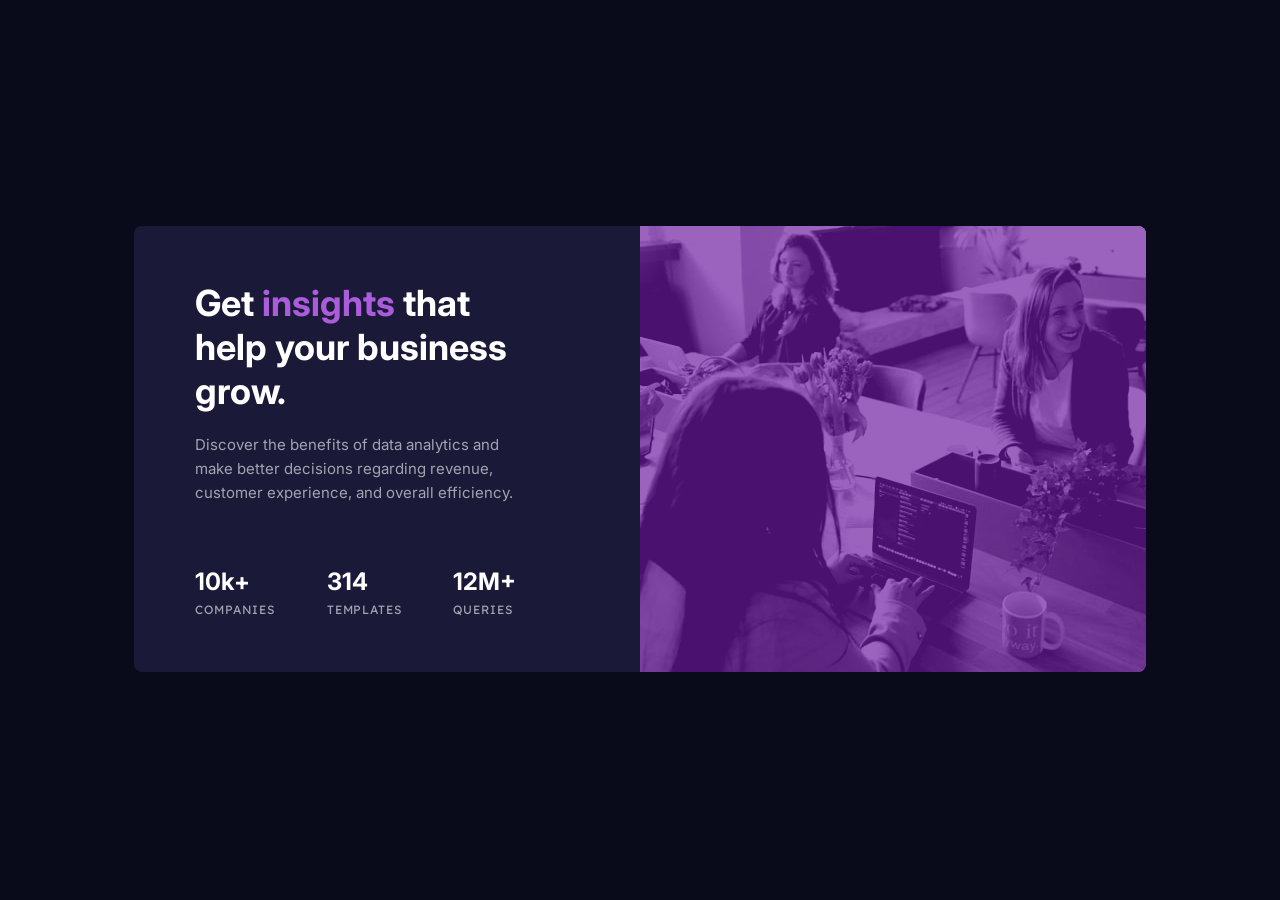
==== index.html @ 7b62cd22 "Stats preview card component" ====
<!DOCTYPE html><html lang="en"><head><meta charset="UTF-8"><meta name="viewport" content="width=device-width, initial-scale=1.0"><link rel="icon" type="image/png" sizes="32x32" href="./images/favicon-32x32.png"><link rel="preconnect" href="https://fonts.googleapis.com"><link rel="preconnect" href="https://fonts.gstatic.com" crossorigin><link href="https://fonts.googleapis.com/css2?family=Inter:wght@400;700&amp;family=Lexend+Deca&amp;display=swap" rel="stylesheet"><link rel="stylesheet" href="./styles.css"><title>Frontend Mentor | Stats preview card component</title></head><body><div class="card d-flex flex-row"><div class="card--content"><div class="title">Get <span>insights</span> that help your business grow.</div><div class="subtitle">Discover the benefits of data analytics and make better decisions regarding revenue, customer experience, and overall efficiency.</div><div class="stats"> <div class="block"><div class="number">10k+</div><div class="text text-uppercase">companies</div></div><div class="block"><div class="number">314</div><div class="text text-uppercase">templates</div></div><div class="block"><div class="number">12M+</div><div class="text text-uppercase">queries</div></div></div></div><div class="card--img"><img class="img img-desktop" src="./images/image-header-desktop.jpg" alt="bg"><img class="img img-mobile" src="./images/image-header-mobile.jpg" alt="bg"></div></div></body></html>
---- styles.css ----
body {
  background-color: #090b1a;
  color: white;
  display: flex;
  align-items: center;
}
@media screen and (min-width: 768px) {
  body {
    height: 98vh;
  }
}
body .card {
  margin: 5% 10%;
  display: flex;
  flex-direction: row;
  align-items: center;
  border-radius: 8px;
  overflow: hidden;
  background-color: #1b1938;
}
@media screen and (max-width: 375px) {
  body .card {
    flex-direction: column-reverse;
    text-align: center;
    margin-top: 18px;
  }
}
@media screen and (max-width: 768px) {
  body .card {
    margin: 0;
  }
}
body .card--content {
  padding: 0 10% 0 6%;
}
@media screen and (max-width: 375px) {
  body .card--content {
    padding: 15% 8%;
  }
}
body .card--content .title {
  font: 700 2.25em Inter;
}
body .card--content .title span {
  color: #aa5cdb;
}
body .card--content .subtitle {
  padding: 6% 0 18%;
  color: rgba(255, 255, 255, 0.6);
  font: 400 0.9375em Inter;
  line-height: 1.6;
}
body .card--content .stats {
  display: flex;
  flex-direction: row;
}
@media screen and (max-width: 375px) {
  body .card--content .stats {
    flex-direction: column;
  }
}
body .card--content .stats .block {
  margin-right: 15%;
}
@media screen and (max-width: 375px) {
  body .card--content .stats .block {
    margin-right: 0;
    margin-bottom: 15%;
  }
}
body .card--content .stats .block .number {
  font: 700 1.5em Inter;
}
body .card--content .stats .block .text {
  padding-top: 0.5em;
  font: 0.75em "Lexend Deca";
  letter-spacing: 0.075em;
  color: rgba(255, 255, 255, 0.6);
  text-transform: uppercase;
}
body .card--img {
  position: relative;
  display: block;
}
@media screen and (min-width: 768px) {
  body .card--img {
    width: 50%;
  }
}
body .card--img::before {
  content: "";
  background-color: #aa5cdb;
  position: absolute;
  width: 100%;
  height: 100%;
  z-index: 1;
  filter: opacity(0.65) brightness(0.7) contrast(1.6);
}
@media screen and (max-width: 375px) {
  body .card--img::before {
    transform: translateX(-50%);
  }
}
body .card--img .img {
  filter: contrast(1.5) brightness(0.9);
}
body .card--img .img-mobile {
  max-height: 280px;
  display: block;
}
body .card--img .img-desktop {
  display: none;
}
@media screen and (min-width: 768px) {
  body .card--img .img-desktop {
    display: block;
  }
  body .card--img .img-mobile {
    display: none;
  }
}

/*# sourceMappingURL=styles.css.map */
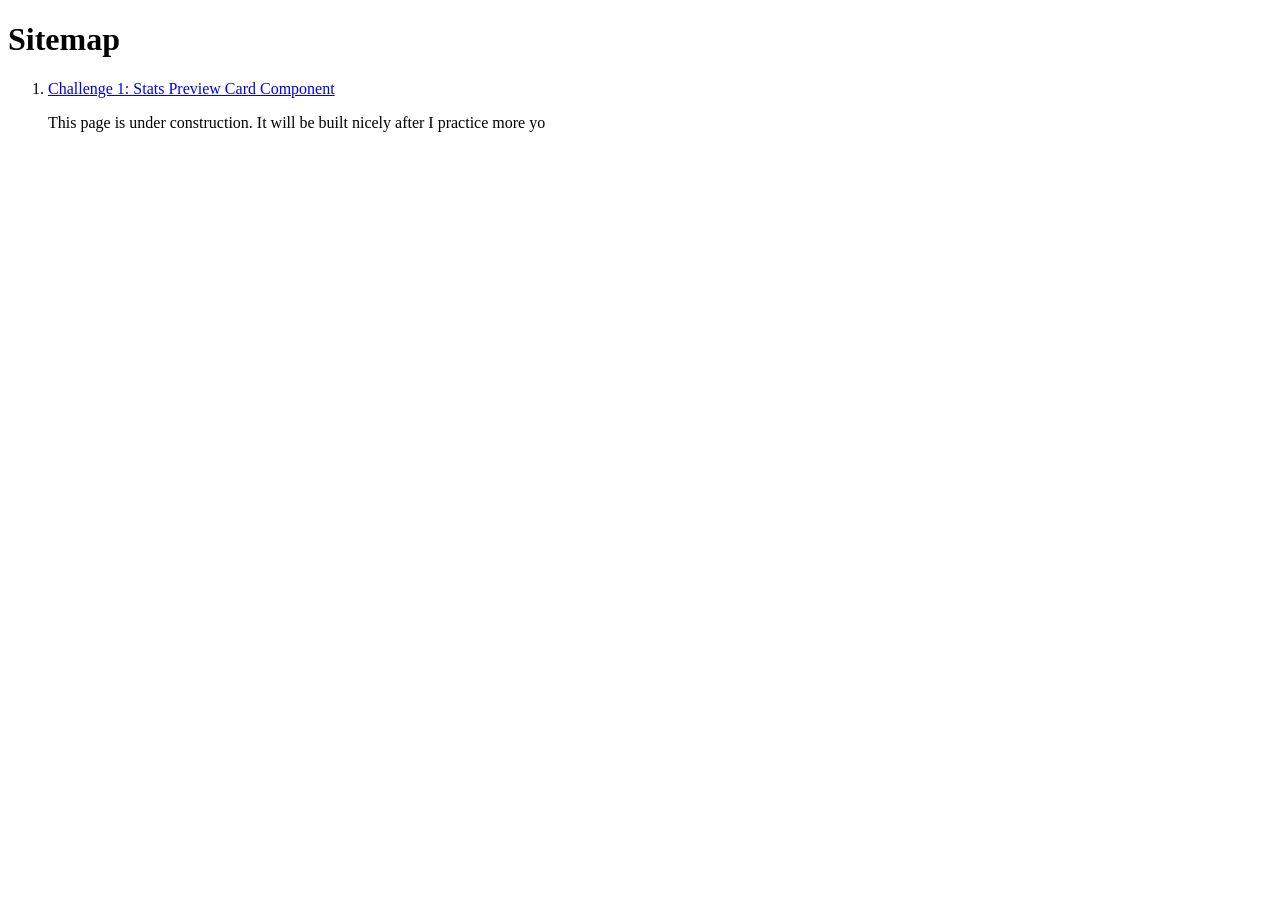
==== commit 412fdf56: "added index page" ====
--- a/index.html
+++ b/index.html
@@ -1 +1,20 @@
-<!DOCTYPE html><html lang="en"><head><meta charset="UTF-8"><meta name="viewport" content="width=device-width, initial-scale=1.0"><link rel="icon" type="image/png" sizes="32x32" href="./images/favicon-32x32.png"><link rel="preconnect" href="https://fonts.googleapis.com"><link rel="preconnect" href="https://fonts.gstatic.com" crossorigin><link href="https://fonts.googleapis.com/css2?family=Inter:wght@400;700&amp;family=Lexend+Deca&amp;display=swap" rel="stylesheet"><link rel="stylesheet" href="./styles.css"><title>Frontend Mentor | Stats preview card component</title></head><body><div class="card d-flex flex-row"><div class="card--content"><div class="title">Get <span>insights</span> that help your business grow.</div><div class="subtitle">Discover the benefits of data analytics and make better decisions regarding revenue, customer experience, and overall efficiency.</div><div class="stats"> <div class="block"><div class="number">10k+</div><div class="text text-uppercase">companies</div></div><div class="block"><div class="number">314</div><div class="text text-uppercase">templates</div></div><div class="block"><div class="number">12M+</div><div class="text text-uppercase">queries</div></div></div></div><div class="card--img"><img class="img img-desktop" src="./images/image-header-desktop.jpg" alt="bg"><img class="img img-mobile" src="./images/image-header-mobile.jpg" alt="bg"></div></div></body></html>+<!DOCTYPE html>
+<html lang="en">
+<head>
+  <meta charset="UTF-8">
+  <meta http-equiv="X-UA-Compatible" content="IE=edge">
+  <meta name="viewport" content="width=device-width, initial-scale=1.0">
+  <title>Clairverbot</title>
+</head>
+<body>
+  <div>
+    <h1>Sitemap</h1>
+    <ol>
+      <li>
+        <a href="/stats-preview-card-component">Challenge 1: Stats Preview Card Component</a>
+      </li>
+    </ol>
+  </div>
+  <blockquote>This page is under construction. It will be built nicely after I practice more yo</blockquote>
+</body>
+</html>
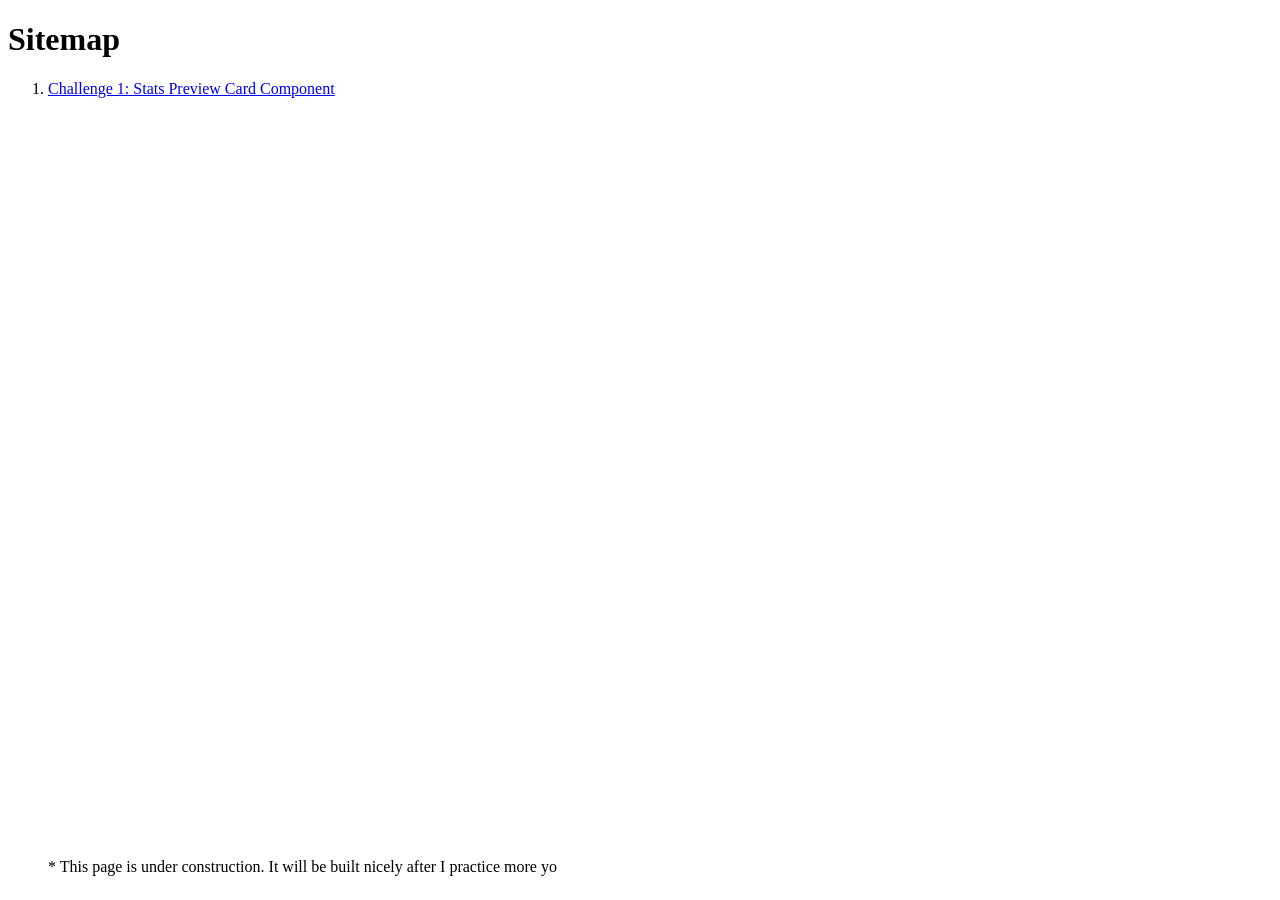
==== commit 0faab6fa: "added index page" ====
--- a/index.html
+++ b/index.html
@@ -15,6 +15,6 @@
       </li>
     </ol>
   </div>
-  <blockquote>This page is under construction. It will be built nicely after I practice more yo</blockquote>
+  <blockquote style="position:fixed; bottom: 8px;">* This page is under construction. It will be built nicely after I practice more yo</blockquote>
 </body>
 </html>
